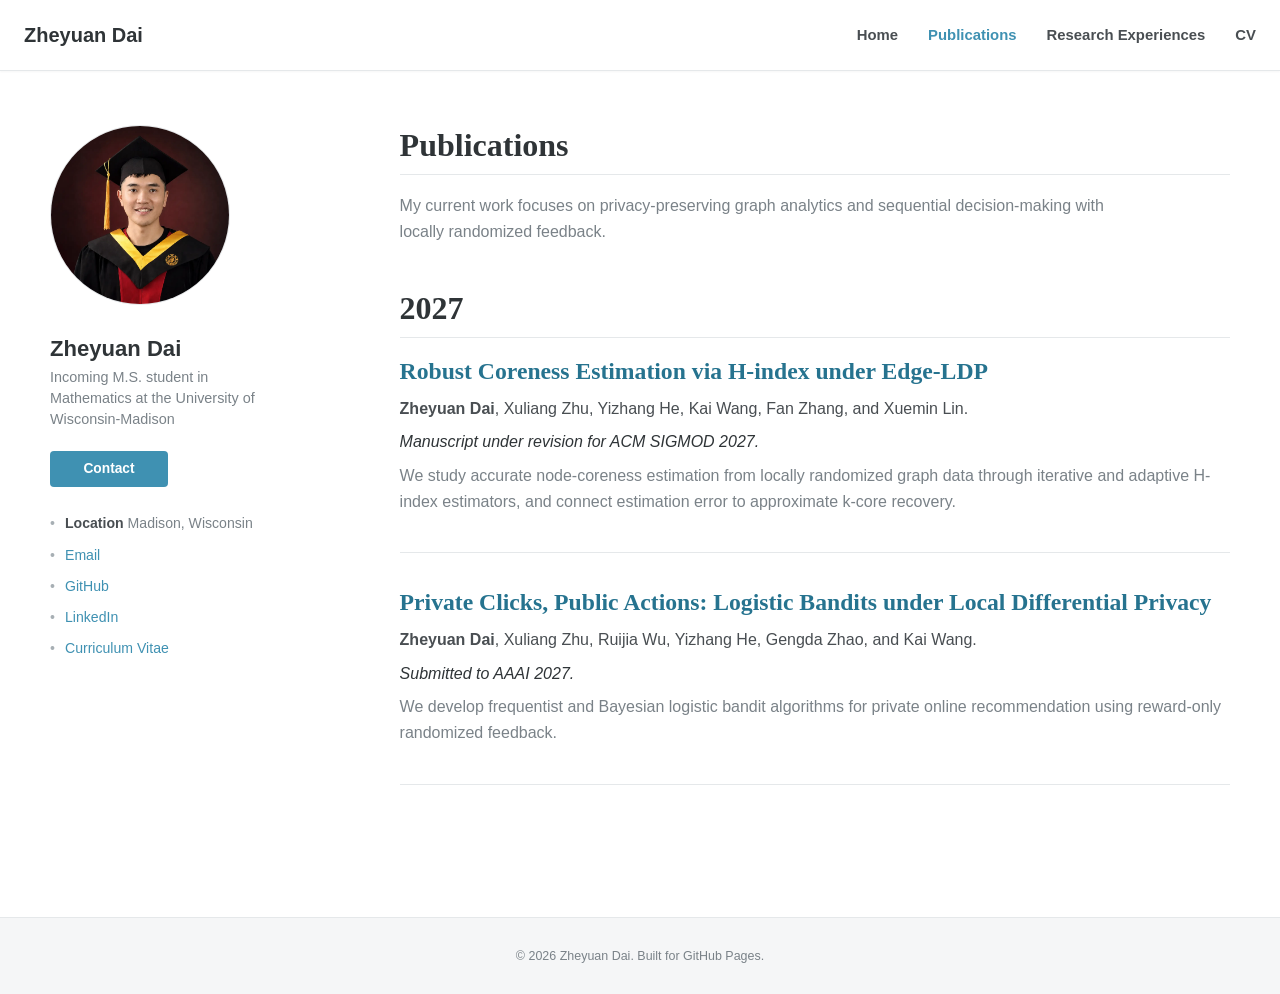
==== publications.html @ 24e54c78 "Add files via upload" ====
<!doctype html>
<html lang="en">
  <head>
    <meta charset="utf-8" />
    <meta name="viewport" content="width=device-width, initial-scale=1" />
    <meta name="description" content="Publications by Zheyuan Dai." />
    <title>Zheyuan Dai - Publications</title>
    <link rel="stylesheet" href="style.css" />
  </head>
  <body>
    <header class="masthead">
      <div class="masthead-inner">
        <a class="site-title" href="index.html">Zheyuan Dai</a>
        <nav aria-label="Main navigation">
          <a href="index.html">Home</a>
          <a class="active" href="publications.html">Publications</a>
          <a href="research.html">Research Experiences</a>
          <a href="Zheyuan_Dai_CV.pdf">CV</a>
        </nav>
      </div>
    </header>

    <div class="page-shell">
      <aside class="sidebar">
        <img class="author-photo" src="profile-photo.webp" alt="Zheyuan Dai" />
        <h2>Zheyuan Dai</h2>
        <p class="author-role">Incoming M.S. student in Mathematics at the University of Wisconsin-Madison</p>
        <a class="follow-button" href="mailto:dzy040811@gmail.com">Contact</a>
        <ul class="author-links">
          <li><span>Location</span> Madison, Wisconsin</li>
          <li><a href="mailto:dzy040811@gmail.com">Email</a></li>
          <li><a href="https://github.com/David-dz811" target="_blank" rel="noreferrer">GitHub</a></li>
          <li><a href="https://www.linkedin.com/in/zheyuan-dai-b7b108382" target="_blank" rel="noreferrer">LinkedIn</a></li>
          <li><a href="Zheyuan_Dai_CV.pdf">Curriculum Vitae</a></li>
        </ul>
      </aside>

      <main class="main-content">
        <section>
          <h1>Publications</h1>
          <p class="page-intro">My current work focuses on privacy-preserving graph analytics and sequential decision-making with locally randomized feedback.</p>
        </section>

        <section class="publication-group">
          <h1>2027</h1>
          <article class="paper-entry">
            <h2>Robust Coreness Estimation via H-index under Edge-LDP</h2>
            <p><strong>Zheyuan Dai</strong>, Xuliang Zhu, Yizhang He, Kai Wang, Fan Zhang, and Xuemin Lin.</p>
            <p class="paper-status">Manuscript under revision for ACM SIGMOD 2027.</p>
            <p class="paper-summary">We study accurate node-coreness estimation from locally randomized graph data through iterative and adaptive H-index estimators, and connect estimation error to approximate k-core recovery.</p>
          </article>

          <article class="paper-entry">
            <h2>Private Clicks, Public Actions: Logistic Bandits under Local Differential Privacy</h2>
            <p><strong>Zheyuan Dai</strong>, Xuliang Zhu, Ruijia Wu, Yizhang He, Gengda Zhao, and Kai Wang.</p>
            <p class="paper-status">Submitted to AAAI 2027.</p>
            <p class="paper-summary">We develop frequentist and Bayesian logistic bandit algorithms for private online recommendation using reward-only randomized feedback.</p>
          </article>
        </section>
      </main>
    </div>

    <footer><p>&copy; 2026 Zheyuan Dai. Built for GitHub Pages.</p></footer>
  </body>
</html>
---- style.css ----
:root {
  --text: #494e52;
  --heading: #2f3437;
  --muted: #7a8288;
  --line: #e5e8ea;
  --link: #3f91b2;
  --link-dark: #26738f;
  --surface: #f5f6f7;
  --white: #ffffff;
}

* { box-sizing: border-box; }
html { scroll-behavior: smooth; }
body {
  margin: 0;
  background: var(--white);
  color: var(--text);
  font-family: -apple-system, BlinkMacSystemFont, "Segoe UI", Roboto, Helvetica, Arial, sans-serif;
  font-size: 16px;
  line-height: 1.65;
}
a { color: var(--link); text-decoration: none; }
a:hover { color: var(--link-dark); text-decoration: underline; }

.masthead {
  position: sticky;
  top: 0;
  z-index: 20;
  background: rgba(255, 255, 255, 0.96);
  border-bottom: 1px solid var(--line);
  box-shadow: 0 1px 2px rgba(0, 0, 0, 0.04);
  backdrop-filter: blur(12px);
}
.masthead-inner {
  display: flex;
  align-items: center;
  justify-content: space-between;
  width: min(1280px, calc(100% - 48px));
  min-height: 70px;
  margin: 0 auto;
}
.site-title {
  color: var(--heading);
  font-size: 1.25rem;
  font-weight: 700;
}
.site-title:hover { color: var(--heading); text-decoration: none; }
nav { display: flex; gap: 30px; align-items: center; }
nav a {
  color: var(--text);
  font-size: 0.93rem;
  font-weight: 600;
  white-space: nowrap;
}
nav a:hover, nav a.active { color: var(--link); text-decoration: none; }

.page-shell {
  display: grid;
  grid-template-columns: 260px minmax(0, 850px);
  gap: clamp(50px, 7vw, 100px);
  width: min(1180px, calc(100% - 48px));
  margin: 0 auto;
  padding: 54px 0 90px;
}
.sidebar {
  position: sticky;
  top: 112px;
  align-self: start;
}
.author-photo {
  width: 180px;
  height: 180px;
  object-fit: cover;
  border-radius: 50%;
  border: 1px solid var(--line);
}
.sidebar h2 {
  margin: 22px 0 4px;
  color: var(--heading);
  font-size: 1.38rem;
  line-height: 1.25;
}
.author-role {
  max-width: 240px;
  margin: 0 0 18px;
  color: var(--muted);
  font-size: 0.9rem;
  line-height: 1.45;
}
.follow-button {
  display: inline-block;
  min-width: 118px;
  margin: 3px 0 17px;
  padding: 7px 17px;
  border-radius: 4px;
  background: var(--link);
  color: var(--white);
  font-size: 0.86rem;
  font-weight: 700;
  text-align: center;
}
.follow-button:hover { background: var(--link-dark); color: var(--white); text-decoration: none; }
.author-links { margin: 0; padding: 0; list-style: none; font-size: 0.88rem; }
.author-links li { margin: 8px 0; color: var(--muted); }
.author-links li::before { content: "•"; display: inline-block; width: 15px; color: #a7afb4; }
.author-links span { color: var(--text); font-weight: 600; }

.main-content { min-width: 0; }
.main-content section { margin-bottom: 42px; }
.main-content h1 {
  margin: 0 0 18px;
  padding-bottom: 9px;
  border-bottom: 1px solid var(--line);
  color: var(--heading);
  font-family: Georgia, "Times New Roman", serif;
  font-size: 2rem;
  font-weight: 600;
  line-height: 1.25;
}
.main-content p { margin: 0 0 16px; }
.page-intro { max-width: 720px; color: var(--muted); }
.detail-list, .simple-list { margin: 0; padding-left: 1.35rem; }
.detail-list li, .simple-list li { margin-bottom: 15px; padding-left: 4px; }
.detail-list strong { display: block; color: var(--heading); }
.detail-list span { display: block; }

.news-list { margin: 0; padding: 0; list-style: none; }
.news-list li {
  display: grid;
  grid-template-columns: 100px 1fr;
  gap: 18px;
  padding: 9px 0;
}
.news-list time { color: var(--link); font-weight: 700; }

.project-entry { margin: 0 0 30px; }
.project-entry h2, .paper-entry h2, .research-entry h2 {
  margin: 0 0 8px;
  color: var(--heading);
  font-family: Georgia, "Times New Roman", serif;
  font-size: 1.35rem;
  line-height: 1.35;
}
.project-entry h2 a { color: var(--link); }
.project-entry p { color: var(--muted); }

.paper-entry {
  margin-bottom: 34px;
  padding-bottom: 30px;
  border-bottom: 1px solid var(--line);
}
.paper-entry h2 { color: var(--link-dark); font-size: 1.48rem; }
.paper-entry p { margin: 7px 0; }
.paper-status { color: var(--heading); font-style: italic; }
.paper-summary { color: var(--muted); }

.research-entry {
  scroll-margin-top: 100px;
  margin-bottom: 38px;
  padding-bottom: 34px;
  border-bottom: 1px solid var(--line);
}
.entry-date {
  margin-bottom: 5px !important;
  color: var(--link);
  font-size: 0.82rem;
  font-weight: 700;
  letter-spacing: 0.04em;
  text-transform: uppercase;
}
.research-entry p { color: var(--muted); }
.topic-tags { display: flex; flex-wrap: wrap; gap: 8px; margin: 17px 0 0; padding: 0; list-style: none; }
.topic-tags li { padding: 4px 9px; border-radius: 3px; background: var(--surface); color: var(--muted); font-size: 0.78rem; }

footer {
  padding: 28px 24px;
  border-top: 1px solid var(--line);
  background: var(--surface);
  color: var(--muted);
  font-size: 0.78rem;
  text-align: center;
}
footer p { margin: 0; }

@media (max-width: 850px) {
  .masthead-inner { width: min(100% - 32px, 1280px); align-items: flex-start; flex-direction: column; gap: 9px; padding: 15px 0; }
  nav { width: 100%; gap: 20px; overflow-x: auto; padding-bottom: 2px; }
  .page-shell { grid-template-columns: 1fr; width: min(100% - 32px, 850px); gap: 44px; padding-top: 36px; }
  .sidebar { position: static; display: grid; grid-template-columns: 145px 1fr; column-gap: 24px; }
  .author-photo { grid-row: 1 / span 4; width: 145px; height: 145px; }
  .sidebar h2 { margin-top: 5px; }
  .author-role { max-width: 420px; }
  .follow-button { width: fit-content; margin-bottom: 7px; }
  .author-links { grid-column: 1 / -1; display: flex; flex-wrap: wrap; gap: 4px 18px; margin-top: 20px; }
}

@media (max-width: 520px) {
  body { font-size: 15px; }
  nav { gap: 17px; }
  nav a { font-size: 0.84rem; }
  .sidebar { display: block; text-align: center; }
  .author-photo { width: 150px; height: 150px; margin: 0 auto; }
  .author-role { margin-inline: auto; }
  .author-links { display: block; text-align: left; }
  .main-content h1 { font-size: 1.72rem; }
  .news-list li { grid-template-columns: 1fr; gap: 0; margin-bottom: 10px; }
}
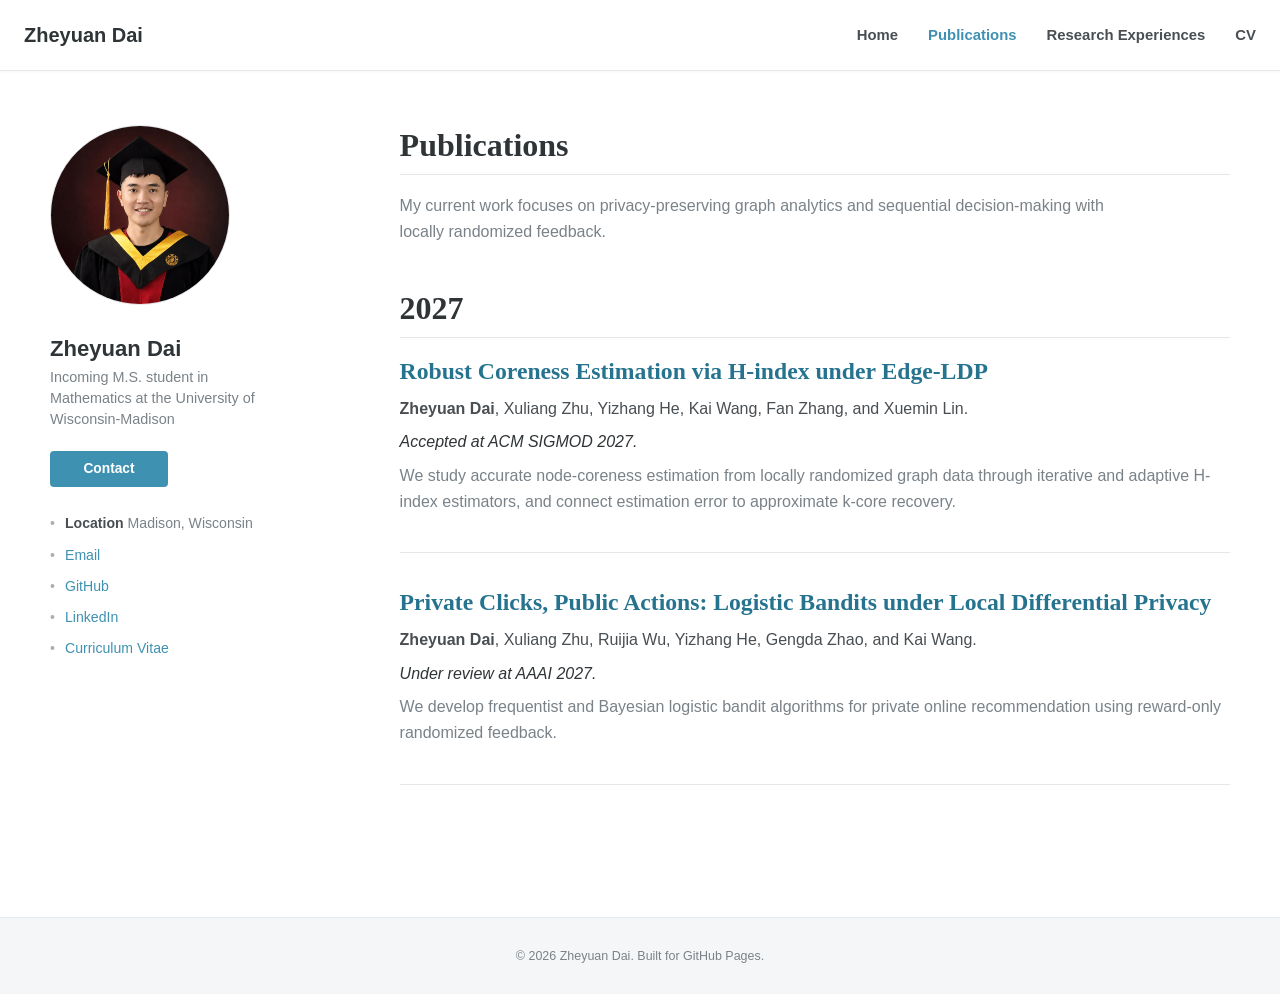
==== commit d14afa21: "Update paper statuses in publications.html" ====
--- a/publications.html
+++ b/publications.html
@@ -46,14 +46,14 @@
           <article class="paper-entry">
             <h2>Robust Coreness Estimation via H-index under Edge-LDP</h2>
             <p><strong>Zheyuan Dai</strong>, Xuliang Zhu, Yizhang He, Kai Wang, Fan Zhang, and Xuemin Lin.</p>
-            <p class="paper-status">Manuscript under revision for ACM SIGMOD 2027.</p>
+            <p class="paper-status">Accepted at ACM SIGMOD 2027.</p>
             <p class="paper-summary">We study accurate node-coreness estimation from locally randomized graph data through iterative and adaptive H-index estimators, and connect estimation error to approximate k-core recovery.</p>
           </article>
 
           <article class="paper-entry">
             <h2>Private Clicks, Public Actions: Logistic Bandits under Local Differential Privacy</h2>
             <p><strong>Zheyuan Dai</strong>, Xuliang Zhu, Ruijia Wu, Yizhang He, Gengda Zhao, and Kai Wang.</p>
-            <p class="paper-status">Submitted to AAAI 2027.</p>
+            <p class="paper-status">Under review at AAAI 2027.</p>
             <p class="paper-summary">We develop frequentist and Bayesian logistic bandit algorithms for private online recommendation using reward-only randomized feedback.</p>
           </article>
         </section>
--- a/style.css
+++ b/style.css
@@ -205,3 +205,39 @@
   .main-content h1 { font-size: 1.72rem; }
   .news-list li { grid-template-columns: 1fr; gap: 0; margin-bottom: 10px; }
 }
+
+.photo-preview {
+  display: grid;
+  grid-template-columns: repeat(2, minmax(0, 1fr));
+  gap: 10px;
+  max-width: 520px;
+  margin-top: 18px;
+}
+
+.photo-preview img {
+  width: 100%;
+  height: 280px;
+  aspect-ratio: auto;
+  object-fit: cover;
+  border-radius: 4px;
+}
+
+.photo-preview img:nth-child(1) {
+  object-position: center 38%;
+}
+
+.photo-preview img:nth-child(2) {
+  object-position: center 35%;
+}
+
+@media (max-width: 520px) {
+  .photo-preview {
+    grid-template-columns: 1fr;
+    max-width: 300px;
+    margin: 18px auto 0;
+  }
+
+  .photo-preview img {
+    height: 300px;
+  }
+}
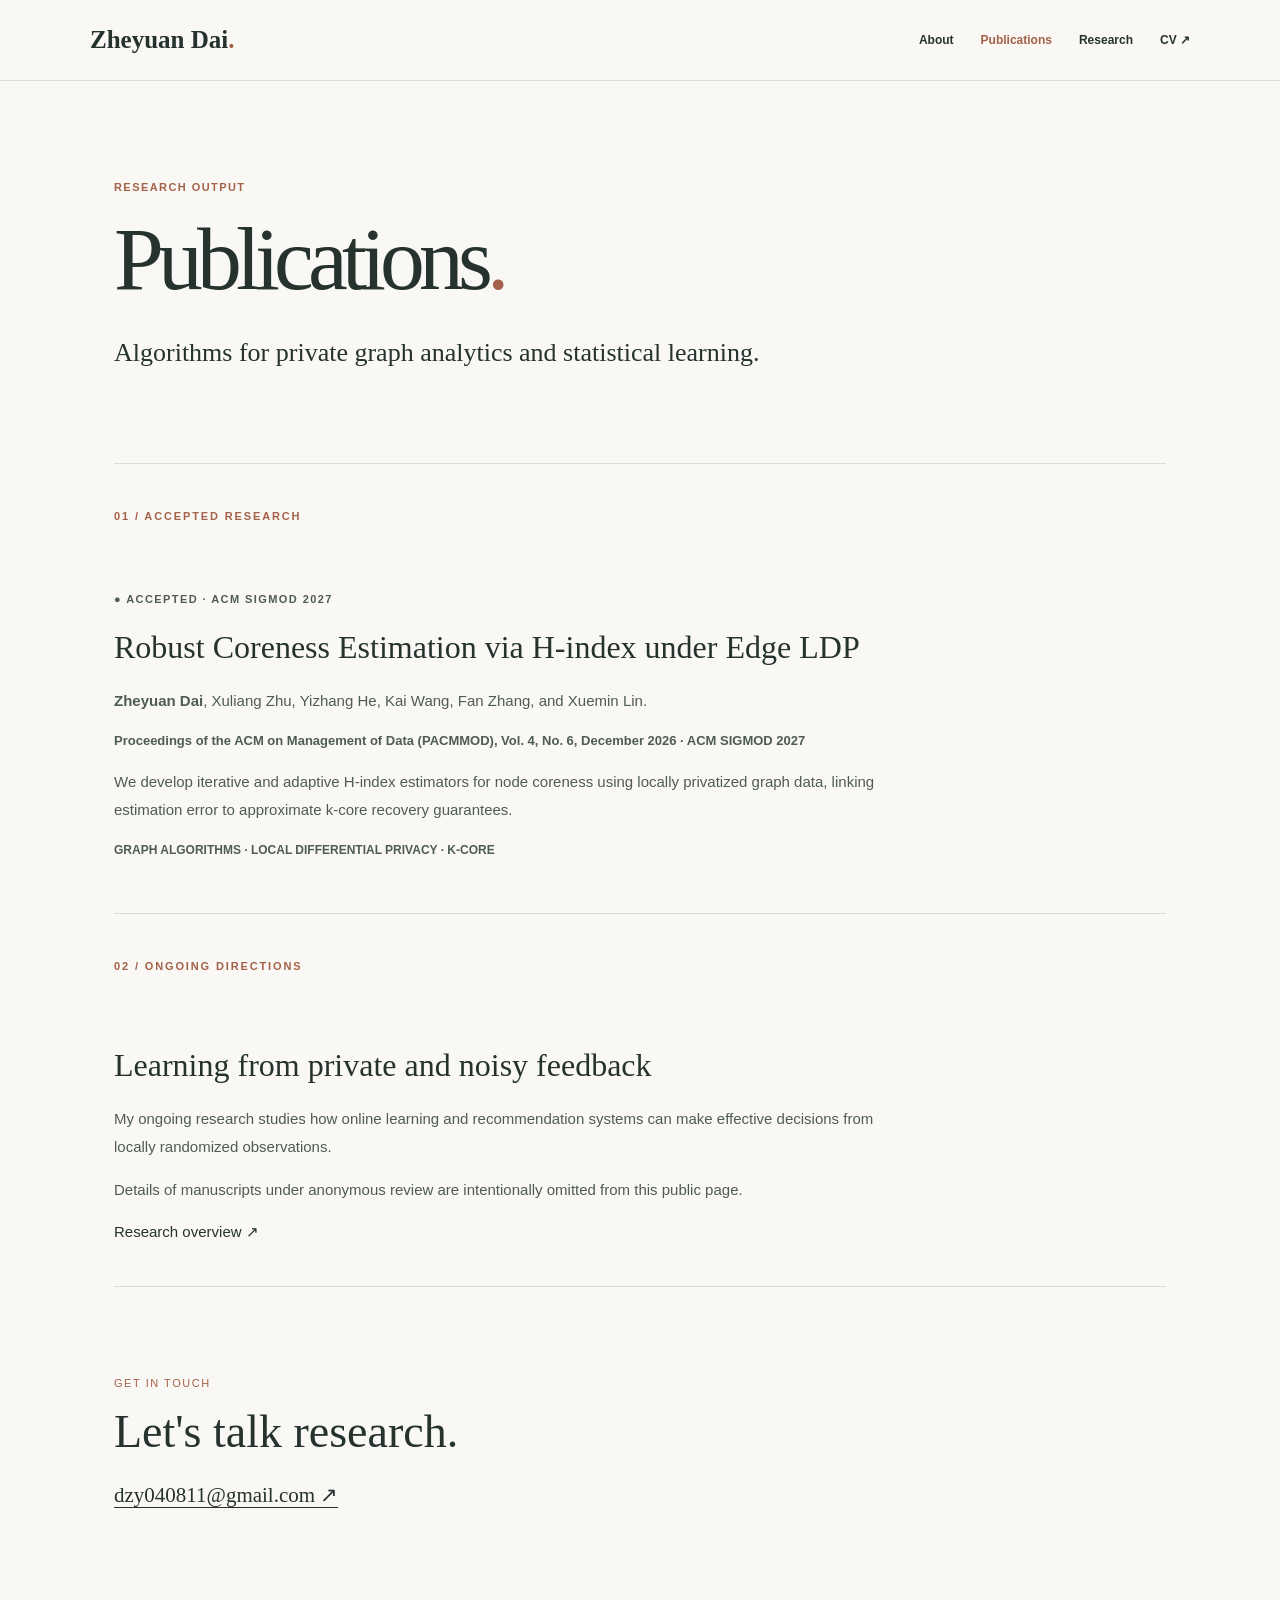
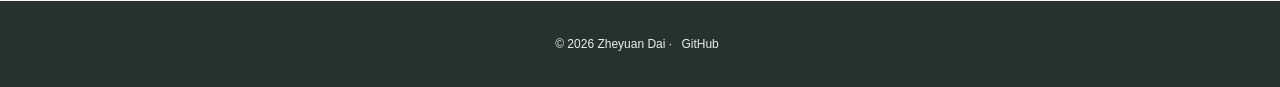
==== commit cf9a797e: "Update accepted SIGMOD publication and improve publications page" ====
--- a/publications.html
+++ b/publications.html
@@ -1,65 +1 @@
-<!doctype html>
-<html lang="en">
-  <head>
-    <meta charset="utf-8" />
-    <meta name="viewport" content="width=device-width, initial-scale=1" />
-    <meta name="description" content="Publications by Zheyuan Dai." />
-    <title>Zheyuan Dai - Publications</title>
-    <link rel="stylesheet" href="style.css" />
-  </head>
-  <body>
-    <header class="masthead">
-      <div class="masthead-inner">
-        <a class="site-title" href="index.html">Zheyuan Dai</a>
-        <nav aria-label="Main navigation">
-          <a href="index.html">Home</a>
-          <a class="active" href="publications.html">Publications</a>
-          <a href="research.html">Research Experiences</a>
-          <a href="Zheyuan_Dai_CV.pdf">CV</a>
-        </nav>
-      </div>
-    </header>
-
-    <div class="page-shell">
-      <aside class="sidebar">
-        <img class="author-photo" src="profile-photo.webp" alt="Zheyuan Dai" />
-        <h2>Zheyuan Dai</h2>
-        <p class="author-role">Incoming M.S. student in Mathematics at the University of Wisconsin-Madison</p>
-        <a class="follow-button" href="mailto:dzy040811@gmail.com">Contact</a>
-        <ul class="author-links">
-          <li><span>Location</span> Madison, Wisconsin</li>
-          <li><a href="mailto:dzy040811@gmail.com">Email</a></li>
-          <li><a href="https://github.com/David-dz811" target="_blank" rel="noreferrer">GitHub</a></li>
-          <li><a href="https://www.linkedin.com/in/zheyuan-dai-b7b108382" target="_blank" rel="noreferrer">LinkedIn</a></li>
-          <li><a href="Zheyuan_Dai_CV.pdf">Curriculum Vitae</a></li>
-        </ul>
-      </aside>
-
-      <main class="main-content">
-        <section>
-          <h1>Publications</h1>
-          <p class="page-intro">My current work focuses on privacy-preserving graph analytics and sequential decision-making with locally randomized feedback.</p>
-        </section>
-
-        <section class="publication-group">
-          <h1>2027</h1>
-          <article class="paper-entry">
-            <h2>Robust Coreness Estimation via H-index under Edge-LDP</h2>
-            <p><strong>Zheyuan Dai</strong>, Xuliang Zhu, Yizhang He, Kai Wang, Fan Zhang, and Xuemin Lin.</p>
-            <p class="paper-status">Accepted at ACM SIGMOD 2027.</p>
-            <p class="paper-summary">We study accurate node-coreness estimation from locally randomized graph data through iterative and adaptive H-index estimators, and connect estimation error to approximate k-core recovery.</p>
-          </article>
-
-          <article class="paper-entry">
-            <h2>Private Clicks, Public Actions: Logistic Bandits under Local Differential Privacy</h2>
-            <p><strong>Zheyuan Dai</strong>, Xuliang Zhu, Ruijia Wu, Yizhang He, Gengda Zhao, and Kai Wang.</p>
-            <p class="paper-status">Under review at AAAI 2027.</p>
-            <p class="paper-summary">We develop frequentist and Bayesian logistic bandit algorithms for private online recommendation using reward-only randomized feedback.</p>
-          </article>
-        </section>
-      </main>
-    </div>
-
-    <footer><p>&copy; 2026 Zheyuan Dai. Built for GitHub Pages.</p></footer>
-  </body>
-</html>
+<!doctype html><html lang="en"><head><meta charset="utf-8"><meta name="viewport" content="width=device-width,initial-scale=1"><title>Publications — Zheyuan Dai</title><link rel="stylesheet" href="style.css"></head><body><header class="masthead"><div class="masthead-inner"><a class="site-title" href="index.html">Zheyuan Dai<span class="dot">.</span></a><nav><a href="index.html">About</a><a class="active" href="publications.html">Publications</a><a href="research.html">Research</a><a href="Zheyuan_Dai_CV.pdf">CV ↗</a></nav></div></header><main><section class="page-heading"><p class="eyebrow">RESEARCH OUTPUT</p><h1>Publications<span class="dot">.</span></h1><p>Algorithms for private graph analytics and statistical learning.</p></section><p class="section-label">01 / ACCEPTED RESEARCH</p><article class="publication"><p class="status">● ACCEPTED · ACM SIGMOD 2027</p><h2>Robust Coreness Estimation via H-index under Edge LDP</h2><p><strong>Zheyuan Dai</strong>, Xuliang Zhu, Yizhang He, Kai Wang, Fan Zhang, and Xuemin Lin.</p><p class="venue">Proceedings of the ACM on Management of Data (PACMMOD), Vol. 4, No. 6, December 2026 · ACM SIGMOD 2027</p><p>We develop iterative and adaptive H-index estimators for node coreness using locally privatized graph data, linking estimation error to approximate k-core recovery guarantees.</p><p class="tags">GRAPH ALGORITHMS · LOCAL DIFFERENTIAL PRIVACY · K-CORE</p></article><p class="section-label">02 / ONGOING DIRECTIONS</p><article class="publication"><h2>Learning from private and noisy feedback</h2><p>My ongoing research studies how online learning and recommendation systems can make effective decisions from locally randomized observations.</p><p>Details of manuscripts under anonymous review are intentionally omitted from this public page.</p><a href="research.html">Research overview ↗</a></article><section class="contact"><p>GET IN TOUCH</p><h2>Let's talk research.</h2><a href="mailto:dzy040811@gmail.com">dzy040811@gmail.com ↗</a></section></main><footer>© 2026 Zheyuan Dai · <a href="https://github.com/David-dz811">GitHub</a></footer></body></html>
--- a/style.css
+++ b/style.css
@@ -1,243 +1 @@
-:root {
-  --text: #494e52;
-  --heading: #2f3437;
-  --muted: #7a8288;
-  --line: #e5e8ea;
-  --link: #3f91b2;
-  --link-dark: #26738f;
-  --surface: #f5f6f7;
-  --white: #ffffff;
-}
-
-* { box-sizing: border-box; }
-html { scroll-behavior: smooth; }
-body {
-  margin: 0;
-  background: var(--white);
-  color: var(--text);
-  font-family: -apple-system, BlinkMacSystemFont, "Segoe UI", Roboto, Helvetica, Arial, sans-serif;
-  font-size: 16px;
-  line-height: 1.65;
-}
-a { color: var(--link); text-decoration: none; }
-a:hover { color: var(--link-dark); text-decoration: underline; }
-
-.masthead {
-  position: sticky;
-  top: 0;
-  z-index: 20;
-  background: rgba(255, 255, 255, 0.96);
-  border-bottom: 1px solid var(--line);
-  box-shadow: 0 1px 2px rgba(0, 0, 0, 0.04);
-  backdrop-filter: blur(12px);
-}
-.masthead-inner {
-  display: flex;
-  align-items: center;
-  justify-content: space-between;
-  width: min(1280px, calc(100% - 48px));
-  min-height: 70px;
-  margin: 0 auto;
-}
-.site-title {
-  color: var(--heading);
-  font-size: 1.25rem;
-  font-weight: 700;
-}
-.site-title:hover { color: var(--heading); text-decoration: none; }
-nav { display: flex; gap: 30px; align-items: center; }
-nav a {
-  color: var(--text);
-  font-size: 0.93rem;
-  font-weight: 600;
-  white-space: nowrap;
-}
-nav a:hover, nav a.active { color: var(--link); text-decoration: none; }
-
-.page-shell {
-  display: grid;
-  grid-template-columns: 260px minmax(0, 850px);
-  gap: clamp(50px, 7vw, 100px);
-  width: min(1180px, calc(100% - 48px));
-  margin: 0 auto;
-  padding: 54px 0 90px;
-}
-.sidebar {
-  position: sticky;
-  top: 112px;
-  align-self: start;
-}
-.author-photo {
-  width: 180px;
-  height: 180px;
-  object-fit: cover;
-  border-radius: 50%;
-  border: 1px solid var(--line);
-}
-.sidebar h2 {
-  margin: 22px 0 4px;
-  color: var(--heading);
-  font-size: 1.38rem;
-  line-height: 1.25;
-}
-.author-role {
-  max-width: 240px;
-  margin: 0 0 18px;
-  color: var(--muted);
-  font-size: 0.9rem;
-  line-height: 1.45;
-}
-.follow-button {
-  display: inline-block;
-  min-width: 118px;
-  margin: 3px 0 17px;
-  padding: 7px 17px;
-  border-radius: 4px;
-  background: var(--link);
-  color: var(--white);
-  font-size: 0.86rem;
-  font-weight: 700;
-  text-align: center;
-}
-.follow-button:hover { background: var(--link-dark); color: var(--white); text-decoration: none; }
-.author-links { margin: 0; padding: 0; list-style: none; font-size: 0.88rem; }
-.author-links li { margin: 8px 0; color: var(--muted); }
-.author-links li::before { content: "•"; display: inline-block; width: 15px; color: #a7afb4; }
-.author-links span { color: var(--text); font-weight: 600; }
-
-.main-content { min-width: 0; }
-.main-content section { margin-bottom: 42px; }
-.main-content h1 {
-  margin: 0 0 18px;
-  padding-bottom: 9px;
-  border-bottom: 1px solid var(--line);
-  color: var(--heading);
-  font-family: Georgia, "Times New Roman", serif;
-  font-size: 2rem;
-  font-weight: 600;
-  line-height: 1.25;
-}
-.main-content p { margin: 0 0 16px; }
-.page-intro { max-width: 720px; color: var(--muted); }
-.detail-list, .simple-list { margin: 0; padding-left: 1.35rem; }
-.detail-list li, .simple-list li { margin-bottom: 15px; padding-left: 4px; }
-.detail-list strong { display: block; color: var(--heading); }
-.detail-list span { display: block; }
-
-.news-list { margin: 0; padding: 0; list-style: none; }
-.news-list li {
-  display: grid;
-  grid-template-columns: 100px 1fr;
-  gap: 18px;
-  padding: 9px 0;
-}
-.news-list time { color: var(--link); font-weight: 700; }
-
-.project-entry { margin: 0 0 30px; }
-.project-entry h2, .paper-entry h2, .research-entry h2 {
-  margin: 0 0 8px;
-  color: var(--heading);
-  font-family: Georgia, "Times New Roman", serif;
-  font-size: 1.35rem;
-  line-height: 1.35;
-}
-.project-entry h2 a { color: var(--link); }
-.project-entry p { color: var(--muted); }
-
-.paper-entry {
-  margin-bottom: 34px;
-  padding-bottom: 30px;
-  border-bottom: 1px solid var(--line);
-}
-.paper-entry h2 { color: var(--link-dark); font-size: 1.48rem; }
-.paper-entry p { margin: 7px 0; }
-.paper-status { color: var(--heading); font-style: italic; }
-.paper-summary { color: var(--muted); }
-
-.research-entry {
-  scroll-margin-top: 100px;
-  margin-bottom: 38px;
-  padding-bottom: 34px;
-  border-bottom: 1px solid var(--line);
-}
-.entry-date {
-  margin-bottom: 5px !important;
-  color: var(--link);
-  font-size: 0.82rem;
-  font-weight: 700;
-  letter-spacing: 0.04em;
-  text-transform: uppercase;
-}
-.research-entry p { color: var(--muted); }
-.topic-tags { display: flex; flex-wrap: wrap; gap: 8px; margin: 17px 0 0; padding: 0; list-style: none; }
-.topic-tags li { padding: 4px 9px; border-radius: 3px; background: var(--surface); color: var(--muted); font-size: 0.78rem; }
-
-footer {
-  padding: 28px 24px;
-  border-top: 1px solid var(--line);
-  background: var(--surface);
-  color: var(--muted);
-  font-size: 0.78rem;
-  text-align: center;
-}
-footer p { margin: 0; }
-
-@media (max-width: 850px) {
-  .masthead-inner { width: min(100% - 32px, 1280px); align-items: flex-start; flex-direction: column; gap: 9px; padding: 15px 0; }
-  nav { width: 100%; gap: 20px; overflow-x: auto; padding-bottom: 2px; }
-  .page-shell { grid-template-columns: 1fr; width: min(100% - 32px, 850px); gap: 44px; padding-top: 36px; }
-  .sidebar { position: static; display: grid; grid-template-columns: 145px 1fr; column-gap: 24px; }
-  .author-photo { grid-row: 1 / span 4; width: 145px; height: 145px; }
-  .sidebar h2 { margin-top: 5px; }
-  .author-role { max-width: 420px; }
-  .follow-button { width: fit-content; margin-bottom: 7px; }
-  .author-links { grid-column: 1 / -1; display: flex; flex-wrap: wrap; gap: 4px 18px; margin-top: 20px; }
-}
-
-@media (max-width: 520px) {
-  body { font-size: 15px; }
-  nav { gap: 17px; }
-  nav a { font-size: 0.84rem; }
-  .sidebar { display: block; text-align: center; }
-  .author-photo { width: 150px; height: 150px; margin: 0 auto; }
-  .author-role { margin-inline: auto; }
-  .author-links { display: block; text-align: left; }
-  .main-content h1 { font-size: 1.72rem; }
-  .news-list li { grid-template-columns: 1fr; gap: 0; margin-bottom: 10px; }
-}
-
-.photo-preview {
-  display: grid;
-  grid-template-columns: repeat(2, minmax(0, 1fr));
-  gap: 10px;
-  max-width: 520px;
-  margin-top: 18px;
-}
-
-.photo-preview img {
-  width: 100%;
-  height: 280px;
-  aspect-ratio: auto;
-  object-fit: cover;
-  border-radius: 4px;
-}
-
-.photo-preview img:nth-child(1) {
-  object-position: center 38%;
-}
-
-.photo-preview img:nth-child(2) {
-  object-position: center 35%;
-}
-
-@media (max-width: 520px) {
-  .photo-preview {
-    grid-template-columns: 1fr;
-    max-width: 300px;
-    margin: 18px auto 0;
-  }
-
-  .photo-preview img {
-    height: 300px;
-  }
-}
+:root{--paper:#f9f8f4;--ink:#25322e;--accent:#a46149;--line:#ddded6;--muted:#65706b}*{box-sizing:border-box}html{scroll-behavior:smooth}body{margin:0;background:var(--paper);color:var(--ink);font:15px/1.85 -apple-system,BlinkMacSystemFont,"Segoe UI",sans-serif}a{color:inherit;text-decoration:none}a:hover{color:var(--accent)}.masthead{border-bottom:1px solid var(--line)}.masthead-inner{max-width:1160px;margin:auto;padding:0 30px;min-height:80px;display:flex;align-items:center;justify-content:space-between}.site-title{font:700 25px Georgia,serif}.dot{color:var(--accent)}nav{display:flex;gap:27px}nav a{font-size:12px;font-weight:650}nav a.active{color:var(--accent)}main{max-width:1100px;margin:auto;padding:0 24px}.opening{display:grid;grid-template-columns:1.45fr .9fr;gap:80px;align-items:center;padding:100px 0 110px}.eyebrow,.section-heading>p,.status,.location,.portrait figcaption,.photo-grid figcaption{font-size:11px;letter-spacing:.13em;font-weight:700;color:var(--accent)}h1,h2,h3,.lead,.standfirst{font-family:Georgia,"Times New Roman",serif;font-weight:400}h1{font-size:clamp(64px,7vw,106px);line-height:1.06;letter-spacing:-.065em;margin:20px 0 27px}h1 em,h2 em{color:var(--accent);font-weight:400}.lead{font-size:clamp(25px,2.7vw,36px);line-height:1.38;margin:0 0 24px}.opening-copy>p:not(.lead):not(.eyebrow):not(.location){color:#505d56;max-width:615px}.action-row{display:flex;gap:26px;align-items:center;margin:30px 0}.action-row>a:not(.button),.paper-link{border-bottom:1px solid currentColor;font-size:13px;font-weight:650}.button{background:var(--ink);color:white;padding:13px 20px;font-size:13px;font-weight:600}.button:hover{background:var(--accent);color:#fff}.portrait{margin:0}.portrait img{width:100%;height:440px;object-fit:cover;object-position:center 35%;filter:saturate(.85)}.portrait figcaption{color:var(--muted);padding-top:13px}.topic-strip{background:#eeeee8;border-block:1px solid var(--line);padding:26px;text-align:center;font:14px Georgia,serif;letter-spacing:.08em}.topic-strip span{color:var(--accent);margin:0 12px}.content-section{display:grid;grid-template-columns:265px 1fr;gap:75px;border-bottom:1px solid var(--line);padding:95px 0}.section-heading h2{font-size:43px;line-height:1.2;letter-spacing:-.04em;margin:16px 0}.section-text>p{color:#505d56;margin:0 0 21px}.section-text .standfirst{font-size:30px;line-height:1.5;color:var(--ink)}.featured{background:#fffefa;border:1px solid var(--line);padding:37px}.featured h3,.publication h2,.research-entry h2{font-size:32px;line-height:1.3;margin:18px 0}.featured>p{color:#536058}.featured .status{color:var(--accent)}.featured .authors{font-size:13px}.featured .venue,.venue{color:var(--accent);font-weight:650;font-size:13px}.news{display:grid;grid-template-columns:110px 1fr;gap:25px;border-top:1px solid var(--line);padding:18px 0}.news time{font-weight:750;color:var(--accent);font-size:11px}.news p{margin:0}.photo-grid{display:grid;grid-template-columns:1fr 1fr;gap:16px;margin-top:30px}.photo-grid figure{margin:0}.photo-grid img{width:100%;height:290px;object-fit:cover}.photo-grid figcaption{padding-top:10px;color:var(--muted)}.contact{padding:75px 0 90px}.contact>p{font-size:11px;color:var(--accent);letter-spacing:.14em}.contact h2{font:46px Georgia,serif;margin:12px 0 25px}.contact a{border-bottom:1px solid;font:21px Georgia,serif}footer{background:var(--ink);padding:32px;text-align:center;color:#eee;font-size:12px}footer a{margin:0 6px}.page-heading{padding:85px 0 65px;border-bottom:1px solid var(--line)}.page-heading h1{margin:15px 0 20px}.page-heading>p:last-child{font:26px/1.5 Georgia,serif;max-width:700px}.publication,.research-entry{border-bottom:1px solid var(--line);padding:40px 0}.publication h2,.research-entry h2{max-width:760px}.publication p,.research-entry p{color:#4f5b55;max-width:780px}.section-label{font-size:11px;letter-spacing:.17em;font-weight:750;color:var(--accent);margin-top:42px}.tags{font-size:12px;color:var(--accent);font-weight:650}@media(max-width:800px){.opening{grid-template-columns:1fr;gap:35px;padding:65px 0}.portrait{max-width:440px}.content-section{grid-template-columns:1fr;gap:20px;padding:65px 0}.section-heading h2{margin:6px 0;font-size:38px}}@media(max-width:530px){.masthead-inner{flex-direction:column;gap:8px;padding:15px}.masthead-inner nav{gap:17px}nav a{font-size:11px}h1{font-size:62px}.portrait img{height:370px}.featured{padding:22px}.topic-strip{font-size:12px;line-height:2}.news{grid-template-columns:1fr;gap:2px}.photo-grid img{height:200px}.contact h2{font-size:38px}}
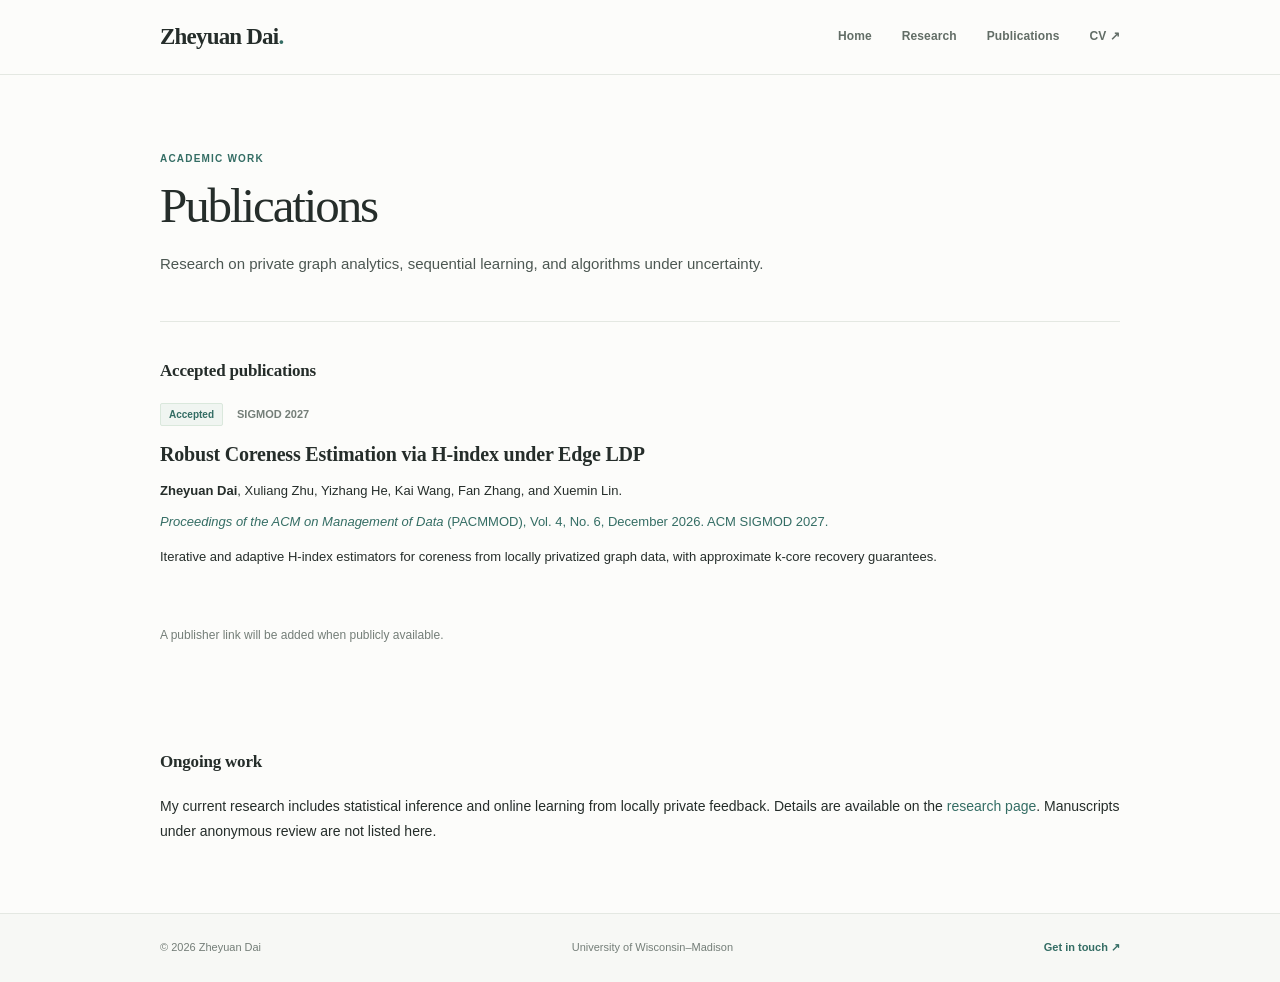
==== commit 38c3712f: "Unify publications.html with refined academic design" ====
--- a/publications.html
+++ b/publications.html
@@ -1 +1 @@
-<!doctype html><html lang="en"><head><meta charset="utf-8"><meta name="viewport" content="width=device-width,initial-scale=1"><title>Publications — Zheyuan Dai</title><link rel="stylesheet" href="style.css"></head><body><header class="masthead"><div class="masthead-inner"><a class="site-title" href="index.html">Zheyuan Dai<span class="dot">.</span></a><nav><a href="index.html">About</a><a class="active" href="publications.html">Publications</a><a href="research.html">Research</a><a href="Zheyuan_Dai_CV.pdf">CV ↗</a></nav></div></header><main><section class="page-heading"><p class="eyebrow">RESEARCH OUTPUT</p><h1>Publications<span class="dot">.</span></h1><p>Algorithms for private graph analytics and statistical learning.</p></section><p class="section-label">01 / ACCEPTED RESEARCH</p><article class="publication"><p class="status">● ACCEPTED · ACM SIGMOD 2027</p><h2>Robust Coreness Estimation via H-index under Edge LDP</h2><p><strong>Zheyuan Dai</strong>, Xuliang Zhu, Yizhang He, Kai Wang, Fan Zhang, and Xuemin Lin.</p><p class="venue">Proceedings of the ACM on Management of Data (PACMMOD), Vol. 4, No. 6, December 2026 · ACM SIGMOD 2027</p><p>We develop iterative and adaptive H-index estimators for node coreness using locally privatized graph data, linking estimation error to approximate k-core recovery guarantees.</p><p class="tags">GRAPH ALGORITHMS · LOCAL DIFFERENTIAL PRIVACY · K-CORE</p></article><p class="section-label">02 / ONGOING DIRECTIONS</p><article class="publication"><h2>Learning from private and noisy feedback</h2><p>My ongoing research studies how online learning and recommendation systems can make effective decisions from locally randomized observations.</p><p>Details of manuscripts under anonymous review are intentionally omitted from this public page.</p><a href="research.html">Research overview ↗</a></article><section class="contact"><p>GET IN TOUCH</p><h2>Let's talk research.</h2><a href="mailto:dzy040811@gmail.com">dzy040811@gmail.com ↗</a></section></main><footer>© 2026 Zheyuan Dai · <a href="https://github.com/David-dz811">GitHub</a></footer></body></html>+<!doctype html><html lang="en"><head><meta charset="utf-8"><meta name="viewport" content="width=device-width,initial-scale=1"><title>Publications — Zheyuan Dai</title><link rel="stylesheet" href="style.css"><link rel="stylesheet" href="responsive.css"></head><body><header class="site-header"><div class="header-inner container"><a class="site-brand" href="index.html">Zheyuan Dai<span>.</span></a><nav class="nav" aria-label="Main navigation"><a href="index.html">Home</a><a href="research.html">Research</a><a href="publications.html">Publications</a><a href="Zheyuan_Dai_CV.pdf">CV ↗</a></nav></div></header><main class="container" id="content"><section class="page-lead"><div class="intro-kicker">Academic work</div><h1>Publications</h1><p>Research on private graph analytics, sequential learning, and algorithms under uncertainty.</p></section><section class="page-section"><h2>Accepted publications</h2><div class="pub-list"><article class="publication-item"><div class="publication-meta"><span class="accepted">Accepted</span><span>SIGMOD 2027</span></div><h3>Robust Coreness Estimation via H-index under Edge LDP</h3><p class="authors"><strong>Zheyuan Dai</strong>, Xuliang Zhu, Yizhang He, Kai Wang, Fan Zhang, and Xuemin Lin.</p><p class="venue"><i>Proceedings of the ACM on Management of Data</i> (PACMMOD), Vol. 4, No. 6, December 2026. ACM SIGMOD 2027.</p><p class="description">Iterative and adaptive H-index estimators for coreness from locally privatized graph data, with approximate k-core recovery guarantees.</p></article></div><p class="page-footnote">A publisher link will be added when publicly available.</p></section><section class="page-section"><h2>Ongoing work</h2><p>My current research includes statistical inference and online learning from locally private feedback. Details are available on the <a href="research.html">research page</a>. Manuscripts under anonymous review are not listed here.</p></section></main><footer class="footer"><div class="container footer-inner"><span>© 2026 Zheyuan Dai</span><span>University of Wisconsin–Madison</span><a href="mailto:dzy040811@gmail.com">Get in touch ↗</a></div></footer></body></html>
--- a/style.css
+++ b/style.css
@@ -1 +1,34 @@
-:root{--paper:#f9f8f4;--ink:#25322e;--accent:#a46149;--line:#ddded6;--muted:#65706b}*{box-sizing:border-box}html{scroll-behavior:smooth}body{margin:0;background:var(--paper);color:var(--ink);font:15px/1.85 -apple-system,BlinkMacSystemFont,"Segoe UI",sans-serif}a{color:inherit;text-decoration:none}a:hover{color:var(--accent)}.masthead{border-bottom:1px solid var(--line)}.masthead-inner{max-width:1160px;margin:auto;padding:0 30px;min-height:80px;display:flex;align-items:center;justify-content:space-between}.site-title{font:700 25px Georgia,serif}.dot{color:var(--accent)}nav{display:flex;gap:27px}nav a{font-size:12px;font-weight:650}nav a.active{color:var(--accent)}main{max-width:1100px;margin:auto;padding:0 24px}.opening{display:grid;grid-template-columns:1.45fr .9fr;gap:80px;align-items:center;padding:100px 0 110px}.eyebrow,.section-heading>p,.status,.location,.portrait figcaption,.photo-grid figcaption{font-size:11px;letter-spacing:.13em;font-weight:700;color:var(--accent)}h1,h2,h3,.lead,.standfirst{font-family:Georgia,"Times New Roman",serif;font-weight:400}h1{font-size:clamp(64px,7vw,106px);line-height:1.06;letter-spacing:-.065em;margin:20px 0 27px}h1 em,h2 em{color:var(--accent);font-weight:400}.lead{font-size:clamp(25px,2.7vw,36px);line-height:1.38;margin:0 0 24px}.opening-copy>p:not(.lead):not(.eyebrow):not(.location){color:#505d56;max-width:615px}.action-row{display:flex;gap:26px;align-items:center;margin:30px 0}.action-row>a:not(.button),.paper-link{border-bottom:1px solid currentColor;font-size:13px;font-weight:650}.button{background:var(--ink);color:white;padding:13px 20px;font-size:13px;font-weight:600}.button:hover{background:var(--accent);color:#fff}.portrait{margin:0}.portrait img{width:100%;height:440px;object-fit:cover;object-position:center 35%;filter:saturate(.85)}.portrait figcaption{color:var(--muted);padding-top:13px}.topic-strip{background:#eeeee8;border-block:1px solid var(--line);padding:26px;text-align:center;font:14px Georgia,serif;letter-spacing:.08em}.topic-strip span{color:var(--accent);margin:0 12px}.content-section{display:grid;grid-template-columns:265px 1fr;gap:75px;border-bottom:1px solid var(--line);padding:95px 0}.section-heading h2{font-size:43px;line-height:1.2;letter-spacing:-.04em;margin:16px 0}.section-text>p{color:#505d56;margin:0 0 21px}.section-text .standfirst{font-size:30px;line-height:1.5;color:var(--ink)}.featured{background:#fffefa;border:1px solid var(--line);padding:37px}.featured h3,.publication h2,.research-entry h2{font-size:32px;line-height:1.3;margin:18px 0}.featured>p{color:#536058}.featured .status{color:var(--accent)}.featured .authors{font-size:13px}.featured .venue,.venue{color:var(--accent);font-weight:650;font-size:13px}.news{display:grid;grid-template-columns:110px 1fr;gap:25px;border-top:1px solid var(--line);padding:18px 0}.news time{font-weight:750;color:var(--accent);font-size:11px}.news p{margin:0}.photo-grid{display:grid;grid-template-columns:1fr 1fr;gap:16px;margin-top:30px}.photo-grid figure{margin:0}.photo-grid img{width:100%;height:290px;object-fit:cover}.photo-grid figcaption{padding-top:10px;color:var(--muted)}.contact{padding:75px 0 90px}.contact>p{font-size:11px;color:var(--accent);letter-spacing:.14em}.contact h2{font:46px Georgia,serif;margin:12px 0 25px}.contact a{border-bottom:1px solid;font:21px Georgia,serif}footer{background:var(--ink);padding:32px;text-align:center;color:#eee;font-size:12px}footer a{margin:0 6px}.page-heading{padding:85px 0 65px;border-bottom:1px solid var(--line)}.page-heading h1{margin:15px 0 20px}.page-heading>p:last-child{font:26px/1.5 Georgia,serif;max-width:700px}.publication,.research-entry{border-bottom:1px solid var(--line);padding:40px 0}.publication h2,.research-entry h2{max-width:760px}.publication p,.research-entry p{color:#4f5b55;max-width:780px}.section-label{font-size:11px;letter-spacing:.17em;font-weight:750;color:var(--accent);margin-top:42px}.tags{font-size:12px;color:var(--accent);font-weight:650}@media(max-width:800px){.opening{grid-template-columns:1fr;gap:35px;padding:65px 0}.portrait{max-width:440px}.content-section{grid-template-columns:1fr;gap:20px;padding:65px 0}.section-heading h2{margin:6px 0;font-size:38px}}@media(max-width:530px){.masthead-inner{flex-direction:column;gap:8px;padding:15px}.masthead-inner nav{gap:17px}nav a{font-size:11px}h1{font-size:62px}.portrait img{height:370px}.featured{padding:22px}.topic-strip{font-size:12px;line-height:2}.news{grid-template-columns:1fr;gap:2px}.photo-grid img{height:200px}.contact h2{font-size:38px}}+:root{--bg:#fcfcfa;--ink:#252d2a;--body:#4c5752;--subtle:#747e78;--line:#e4e8e2;--accent:#346d64;--tint:#f0f5f1}
+*{box-sizing:border-box}html{scroll-behavior:smooth}
+body{margin:0;background:var(--bg);color:var(--ink);font-family:-apple-system,BlinkMacSystemFont,"Segoe UI",Roboto,Arial,sans-serif;font-size:14px;line-height:1.78;-webkit-font-smoothing:antialiased}
+a{color:var(--accent);text-decoration:none}a:hover{text-decoration:underline;text-underline-offset:4px}a:focus-visible{outline:2px solid var(--accent);outline-offset:4px}
+.container{width:min(960px,calc(100% - 64px));margin:0 auto}
+.skip-link{position:absolute;left:10px;top:-60px;padding:9px;background:var(--ink);color:white;z-index:20}.skip-link:focus{top:10px}
+.site-header{height:75px;border-bottom:1px solid var(--line);background:var(--bg)}
+.header-inner{display:flex;align-items:center;justify-content:space-between;height:100%;gap:20px}
+.site-brand{color:var(--ink);font:700 23px/1.2 Georgia,"Times New Roman",serif;letter-spacing:-.8px}.site-brand span{color:var(--accent)}.site-brand:hover{text-decoration:none}
+.nav{display:flex;align-items:center;gap:30px}.nav a{color:#626d66;font-size:12px;font-weight:600;letter-spacing:.01em}.nav a.active{color:var(--accent)}
+.intro-grid{padding:78px 0 72px;display:grid;grid-template-columns:minmax(0,1fr) 225px;gap:66px;border-bottom:1px solid var(--line);align-items:start}
+.intro-kicker{display:flex;gap:10px;align-items:center;text-transform:uppercase;font-size:10px;letter-spacing:.12em;font-weight:700;color:var(--accent)}
+.status-dot{width:6px;height:6px;display:inline-block;background:var(--accent);border-radius:100%}
+h1,h2,h3,p{margin-top:0}h1{font:400 57px/1.16 Georgia,"Times New Roman",serif;letter-spacing:-2.1px;margin:18px 0 10px}
+.intro-role{font-size:14px;font-weight:550;color:#67756b;margin:0 0 29px;line-height:1.6}.role-separator{margin:0 7px;color:#afb7ae}
+.intro-summary{font-size:15px;line-height:1.86;color:var(--body);margin:0 0 14px}.intro-summary strong{font-weight:650;color:var(--ink)}
+.intro-secondary{color:var(--body);line-height:1.85;margin:0 0 24px}.profile-links{display:flex;gap:22px;flex-wrap:wrap}.profile-links a{font-size:12px;font-weight:650}
+.portrait{margin:2px 0 0}.portrait img{width:225px;height:266px;object-fit:cover;object-position:50% 35%;border-radius:3px;filter:saturate(.9);background:#e8e9e4}.portrait figcaption{font-size:11px;color:var(--subtle);margin-top:11px;text-align:right}
+.content-block{display:grid;grid-template-columns:205px minmax(0,1fr);gap:50px;padding:46px 0 51px;border-bottom:1px solid var(--line)}
+.section-rail h2{font:600 18px/1.4 Georgia,"Times New Roman",serif;letter-spacing:-.25px;margin:0 0 10px}.rail-link{font-size:11px;color:var(--accent)}.section-content p{line-height:1.82;color:var(--body)}
+.news-list{margin:0;padding:0;list-style:none}.news-list li{display:grid;grid-template-columns:89px minmax(0,1fr);gap:19px;margin-bottom:15px}.news-list li:last-child{margin-bottom:0}
+.news-list time{font-size:12px;color:var(--subtle);padding-top:2px;white-space:nowrap}.news-list p{margin:0;font-size:13px;line-height:1.72}.news-list strong{font-weight:650;color:var(--ink)}
+.publication-meta{display:flex;gap:14px;align-items:center;color:var(--subtle);font-size:11px;font-weight:600}
+.accepted{color:var(--accent);background:var(--tint);font-size:10px;padding:2px 8px;border:1px solid #dae8dc;border-radius:2px}
+.publication-item h3{font:600 20px/1.43 Georgia,"Times New Roman",serif;letter-spacing:-.2px;margin:14px 0 10px}
+.publication-item p{margin:0 0 8px;font-size:13px;line-height:1.77}.publication-item .authors strong{color:var(--ink)}.publication-item .venue{color:var(--accent)}.publication-item .description{margin:12px 0 0}
+.interests{display:grid;gap:17px}.interests>div{padding:0 0 15px;border-bottom:1px solid #eff1ec}.interests>div:last-child{border:0;padding-bottom:0}.interests h3,.education-list h3{font-size:14px;font-weight:700;line-height:1.5;margin:0 0 4px;color:var(--ink)}.interests p{margin:0;font-size:13px}
+.education-list>div{display:flex;justify-content:space-between;align-items:start;gap:25px;margin-bottom:24px}.education-list>div:last-child{margin:0}.education-list p{font-size:13px;margin:0}.education-list .small-muted{font-size:12px;margin-top:2px;color:var(--subtle)}.education-list time{font-size:12px;color:var(--subtle);white-space:nowrap}.education-list time span{display:block;text-align:right;font-size:11px}
+.last-block{border-bottom:0;padding-bottom:84px}.outside p{font-size:13px;margin:0 0 22px}.photo-pair{display:grid;grid-template-columns:1fr 1fr;gap:14px}.photo-pair figure{margin:0}.photo-pair img{height:180px;width:100%;object-fit:cover;object-position:center 38%;border-radius:2px}.photo-pair figcaption{margin-top:6px;font-size:11px;color:var(--subtle)}
+.footer{border-top:1px solid var(--line);background:#f7f8f5}.footer-inner{padding:24px 0;display:flex;justify-content:space-between;align-items:center;gap:20px;font-size:11px;color:var(--subtle)}.footer-inner a{font-weight:600}
+.page-lead{padding:75px 0 44px;border-bottom:1px solid var(--line)}.page-lead .intro-kicker{margin-bottom:10px}.page-lead h1{font-size:49px;margin:8px 0 15px}.page-lead p{font-size:15px;color:var(--body);max-width:650px;line-height:1.8;margin-bottom:0}
+.page-section{padding:39px 0 55px}.page-section h2{font:600 17px Georgia,serif;letter-spacing:-.2px;margin:0 0 22px}.pub-list article{padding:0 0 33px;border-bottom:1px solid var(--line)}.pub-list article:last-child{border:0}.page-footnote{font-size:12px;color:var(--subtle);margin-top:24px}
+.research-entry{display:grid;grid-template-columns:74px minmax(0,1fr);gap:26px;border-top:1px solid var(--line);padding:29px 0}.research-entry:first-child{border-top:0;padding-top:0}
+.research-index{font-size:11px;color:var(--accent);font-weight:700;letter-spacing:.08em;padding-top:4px}.research-entry h2{font:600 21px/1.4 Georgia,serif;margin:0 0 12px}.research-entry p{color:var(--body);font-size:13.5px;line-height:1.9;max-width:710px;margin:0 0 11px}.research-entry .tags{font-size:10px;letter-spacing:.04em;color:var(--accent);font-weight:700}.research-entry a{font-size:12px;font-weight:650}
--- a/responsive.css
+++ b/responsive.css
@@ -0,0 +1,20 @@
+@media(max-width:760px){
+.container{width:min(650px,calc(100% - 40px))}
+.intro-grid{grid-template-columns:minmax(0,1fr) 180px;gap:32px;padding-top:55px}
+.portrait img{width:180px;height:219px}
+.content-block{grid-template-columns:148px minmax(0,1fr);gap:25px}
+h1{font-size:49px}.intro-role{font-size:13px}.role-separator{margin:0 4px}.intro-summary{font-size:14px}
+}
+@media(max-width:560px){
+.site-header{height:auto}.header-inner{padding:14px 0;flex-wrap:wrap;gap:10px}
+.site-brand{font-size:21px}.nav{gap:17px}.nav a{font-size:11px}
+.intro-grid{display:flex;flex-direction:column-reverse;gap:24px;padding:37px 0 44px}
+.portrait{display:flex;align-items:end;gap:15px}.portrait img{width:118px;height:138px}.portrait figcaption{margin:0 0 3px;text-align:left}
+.intro-kicker{font-size:9px}h1{font-size:43px;margin:10px 0 7px}.intro-role{margin-bottom:17px}.intro-summary{font-size:14px}
+.content-block{display:block;padding:31px 0 35px}.section-rail{display:flex;align-items:center;justify-content:space-between;gap:12px;margin-bottom:20px}.section-rail h2{margin:0}
+.news-list li{grid-template-columns:80px minmax(0,1fr);gap:13px}
+.photo-pair img{height:135px}.footer-inner{flex-wrap:wrap;gap:8px}.footer-inner span:nth-child(2){display:none}
+.page-lead{padding:45px 0 31px}.page-lead h1{font-size:41px}
+.research-entry{grid-template-columns:36px 1fr;gap:12px}.research-entry h2{font-size:19px}
+}
+@media(prefers-reduced-motion:reduce){html{scroll-behavior:auto}}
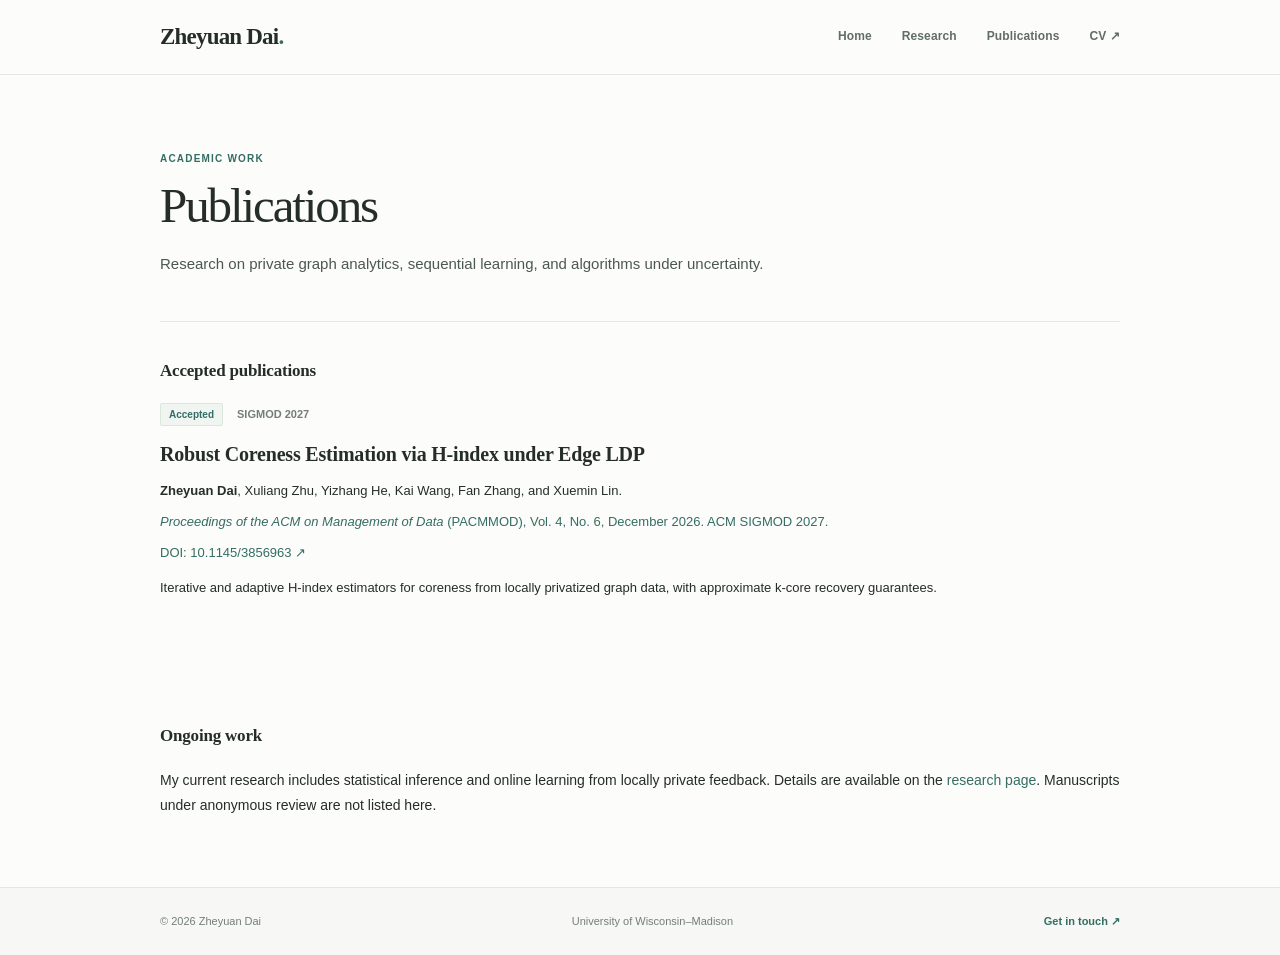
==== commit 1564a86d: "Add SIGMOD paper DOI link to homepage and publications" ====
--- a/publications.html
+++ b/publications.html
@@ -1 +1 @@
-<!doctype html><html lang="en"><head><meta charset="utf-8"><meta name="viewport" content="width=device-width,initial-scale=1"><title>Publications — Zheyuan Dai</title><link rel="stylesheet" href="style.css"><link rel="stylesheet" href="responsive.css"></head><body><header class="site-header"><div class="header-inner container"><a class="site-brand" href="index.html">Zheyuan Dai<span>.</span></a><nav class="nav" aria-label="Main navigation"><a href="index.html">Home</a><a href="research.html">Research</a><a href="publications.html">Publications</a><a href="Zheyuan_Dai_CV.pdf">CV ↗</a></nav></div></header><main class="container" id="content"><section class="page-lead"><div class="intro-kicker">Academic work</div><h1>Publications</h1><p>Research on private graph analytics, sequential learning, and algorithms under uncertainty.</p></section><section class="page-section"><h2>Accepted publications</h2><div class="pub-list"><article class="publication-item"><div class="publication-meta"><span class="accepted">Accepted</span><span>SIGMOD 2027</span></div><h3>Robust Coreness Estimation via H-index under Edge LDP</h3><p class="authors"><strong>Zheyuan Dai</strong>, Xuliang Zhu, Yizhang He, Kai Wang, Fan Zhang, and Xuemin Lin.</p><p class="venue"><i>Proceedings of the ACM on Management of Data</i> (PACMMOD), Vol. 4, No. 6, December 2026. ACM SIGMOD 2027.</p><p class="description">Iterative and adaptive H-index estimators for coreness from locally privatized graph data, with approximate k-core recovery guarantees.</p></article></div><p class="page-footnote">A publisher link will be added when publicly available.</p></section><section class="page-section"><h2>Ongoing work</h2><p>My current research includes statistical inference and online learning from locally private feedback. Details are available on the <a href="research.html">research page</a>. Manuscripts under anonymous review are not listed here.</p></section></main><footer class="footer"><div class="container footer-inner"><span>© 2026 Zheyuan Dai</span><span>University of Wisconsin–Madison</span><a href="mailto:dzy040811@gmail.com">Get in touch ↗</a></div></footer></body></html>+<!doctype html><html lang="en"><head><meta charset="utf-8"><meta name="viewport" content="width=device-width,initial-scale=1"><title>Publications — Zheyuan Dai</title><link rel="stylesheet" href="style.css"><link rel="stylesheet" href="responsive.css"></head><body><header class="site-header"><div class="header-inner container"><a class="site-brand" href="index.html">Zheyuan Dai<span>.</span></a><nav class="nav" aria-label="Main navigation"><a href="index.html">Home</a><a href="research.html">Research</a><a href="publications.html">Publications</a><a href="Zheyuan_Dai_CV.pdf">CV ↗</a></nav></div></header><main class="container" id="content"><section class="page-lead"><div class="intro-kicker">Academic work</div><h1>Publications</h1><p>Research on private graph analytics, sequential learning, and algorithms under uncertainty.</p></section><section class="page-section"><h2>Accepted publications</h2><div class="pub-list"><article class="publication-item"><div class="publication-meta"><span class="accepted">Accepted</span><span>SIGMOD 2027</span></div><h3>Robust Coreness Estimation via H-index under Edge LDP</h3><p class="authors"><strong>Zheyuan Dai</strong>, Xuliang Zhu, Yizhang He, Kai Wang, Fan Zhang, and Xuemin Lin.</p><p class="venue"><i>Proceedings of the ACM on Management of Data</i> (PACMMOD), Vol. 4, No. 6, December 2026. ACM SIGMOD 2027.</p><p class="publication-links"><a href="https://doi.org/10.1145/3856963" target="_blank" rel="noopener noreferrer">DOI: 10.1145/3856963 ↗</a></p><p class="description">Iterative and adaptive H-index estimators for coreness from locally privatized graph data, with approximate k-core recovery guarantees.</p></article></div></section><section class="page-section"><h2>Ongoing work</h2><p>My current research includes statistical inference and online learning from locally private feedback. Details are available on the <a href="research.html">research page</a>. Manuscripts under anonymous review are not listed here.</p></section></main><footer class="footer"><div class="container footer-inner"><span>© 2026 Zheyuan Dai</span><span>University of Wisconsin–Madison</span><a href="mailto:dzy040811@gmail.com">Get in touch ↗</a></div></footer></body></html>
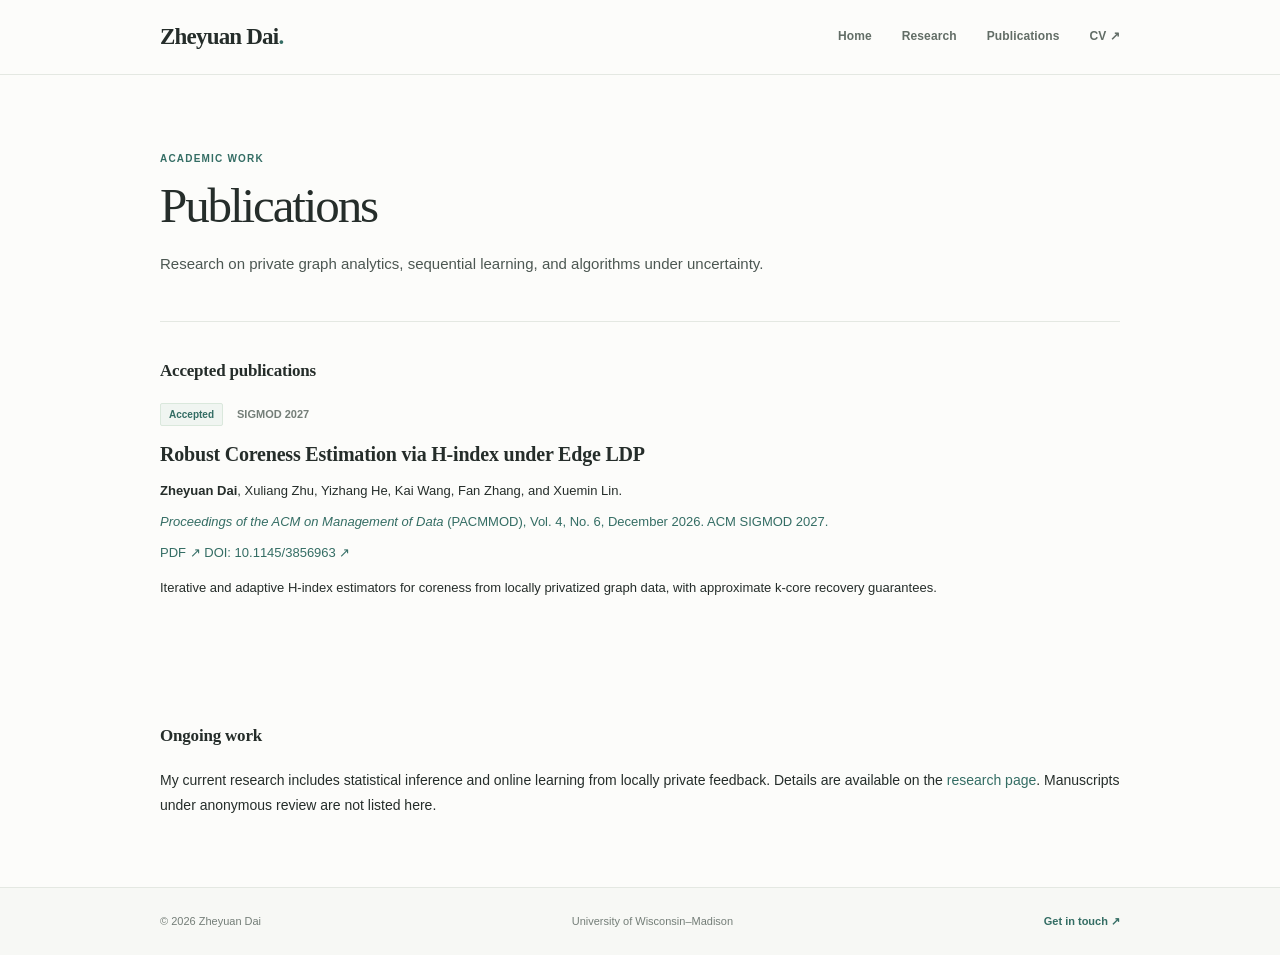
==== commit 8f87afb8: "Add published coreness paper PDF to homepage and publications" ====
--- a/publications.html
+++ b/publications.html
@@ -1 +1 @@
-<!doctype html><html lang="en"><head><meta charset="utf-8"><meta name="viewport" content="width=device-width,initial-scale=1"><title>Publications — Zheyuan Dai</title><link rel="stylesheet" href="style.css"><link rel="stylesheet" href="responsive.css"></head><body><header class="site-header"><div class="header-inner container"><a class="site-brand" href="index.html">Zheyuan Dai<span>.</span></a><nav class="nav" aria-label="Main navigation"><a href="index.html">Home</a><a href="research.html">Research</a><a href="publications.html">Publications</a><a href="Zheyuan_Dai_CV.pdf">CV ↗</a></nav></div></header><main class="container" id="content"><section class="page-lead"><div class="intro-kicker">Academic work</div><h1>Publications</h1><p>Research on private graph analytics, sequential learning, and algorithms under uncertainty.</p></section><section class="page-section"><h2>Accepted publications</h2><div class="pub-list"><article class="publication-item"><div class="publication-meta"><span class="accepted">Accepted</span><span>SIGMOD 2027</span></div><h3>Robust Coreness Estimation via H-index under Edge LDP</h3><p class="authors"><strong>Zheyuan Dai</strong>, Xuliang Zhu, Yizhang He, Kai Wang, Fan Zhang, and Xuemin Lin.</p><p class="venue"><i>Proceedings of the ACM on Management of Data</i> (PACMMOD), Vol. 4, No. 6, December 2026. ACM SIGMOD 2027.</p><p class="publication-links"><a href="https://doi.org/10.1145/3856963" target="_blank" rel="noopener noreferrer">DOI: 10.1145/3856963 ↗</a></p><p class="description">Iterative and adaptive H-index estimators for coreness from locally privatized graph data, with approximate k-core recovery guarantees.</p></article></div></section><section class="page-section"><h2>Ongoing work</h2><p>My current research includes statistical inference and online learning from locally private feedback. Details are available on the <a href="research.html">research page</a>. Manuscripts under anonymous review are not listed here.</p></section></main><footer class="footer"><div class="container footer-inner"><span>© 2026 Zheyuan Dai</span><span>University of Wisconsin–Madison</span><a href="mailto:dzy040811@gmail.com">Get in touch ↗</a></div></footer></body></html>+<!doctype html><html lang="en"><head><meta charset="utf-8"><meta name="viewport" content="width=device-width,initial-scale=1"><title>Publications — Zheyuan Dai</title><link rel="stylesheet" href="style.css"><link rel="stylesheet" href="responsive.css"></head><body><header class="site-header"><div class="header-inner container"><a class="site-brand" href="index.html">Zheyuan Dai<span>.</span></a><nav class="nav" aria-label="Main navigation"><a href="index.html">Home</a><a href="research.html">Research</a><a href="publications.html">Publications</a><a href="Zheyuan_Dai_CV.pdf">CV ↗</a></nav></div></header><main class="container" id="content"><section class="page-lead"><div class="intro-kicker">Academic work</div><h1>Publications</h1><p>Research on private graph analytics, sequential learning, and algorithms under uncertainty.</p></section><section class="page-section"><h2>Accepted publications</h2><div class="pub-list"><article class="publication-item"><div class="publication-meta"><span class="accepted">Accepted</span><span>SIGMOD 2027</span></div><h3>Robust Coreness Estimation via H-index under Edge LDP</h3><p class="authors"><strong>Zheyuan Dai</strong>, Xuliang Zhu, Yizhang He, Kai Wang, Fan Zhang, and Xuemin Lin.</p><p class="venue"><i>Proceedings of the ACM on Management of Data</i> (PACMMOD), Vol. 4, No. 6, December 2026. ACM SIGMOD 2027.</p><p class="publication-links"><a href="papers/Robust_Coreness_Estimation_via_H_index_under_Edge_LDP.pdf" target="_blank" rel="noopener noreferrer">PDF ↗</a> <a href="https://doi.org/10.1145/3856963" target="_blank" rel="noopener noreferrer">DOI: 10.1145/3856963 ↗</a></p><p class="description">Iterative and adaptive H-index estimators for coreness from locally privatized graph data, with approximate k-core recovery guarantees.</p></article></div></section><section class="page-section"><h2>Ongoing work</h2><p>My current research includes statistical inference and online learning from locally private feedback. Details are available on the <a href="research.html">research page</a>. Manuscripts under anonymous review are not listed here.</p></section></main><footer class="footer"><div class="container footer-inner"><span>© 2026 Zheyuan Dai</span><span>University of Wisconsin–Madison</span><a href="mailto:dzy040811@gmail.com">Get in touch ↗</a></div></footer></body></html>
